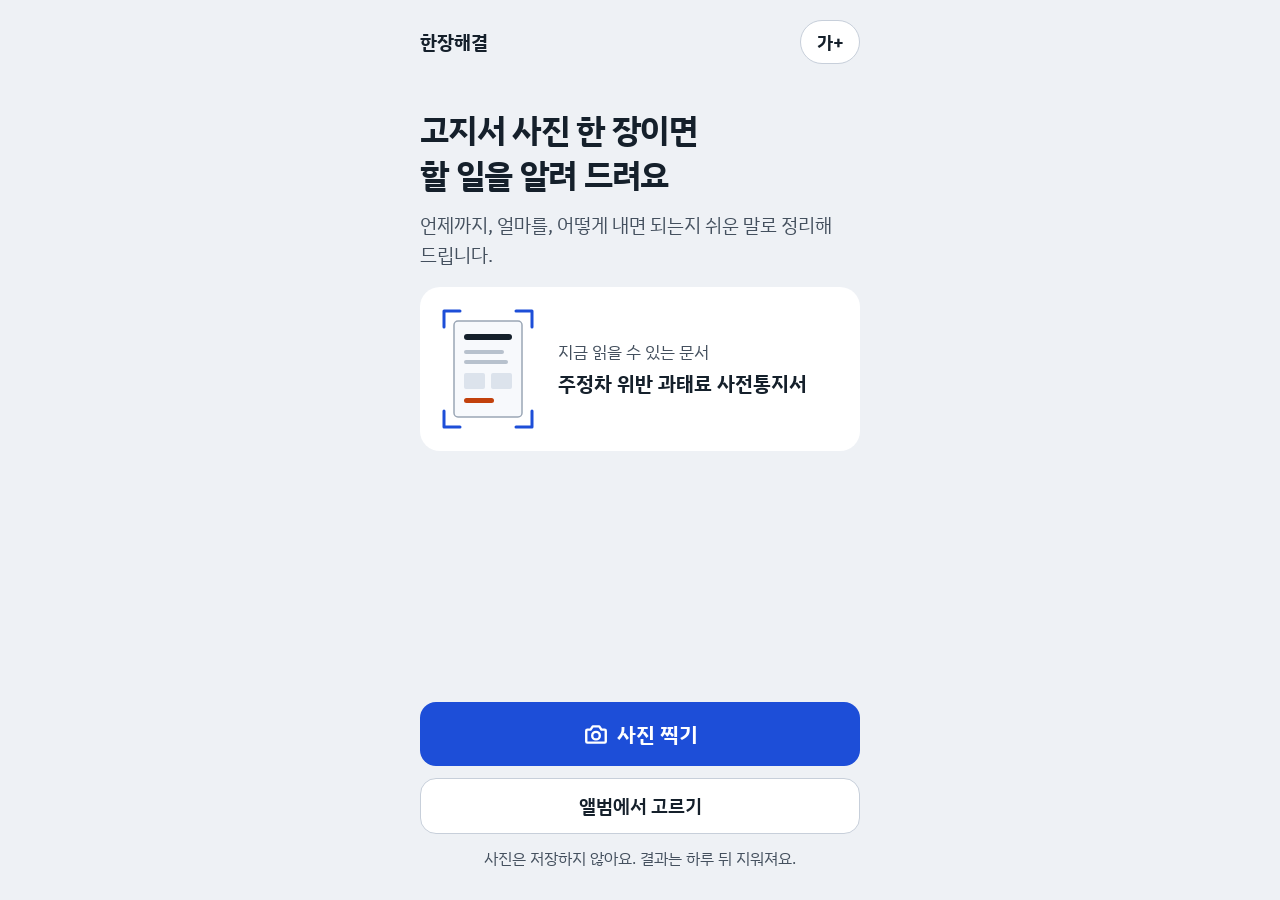
==== frontend/index.html @ cb4d39ae "[INIT] 한장해결AI 프로젝트 초기 설정" ====
<!doctype html>
<html lang="ko">
<head>
<meta charset="utf-8">
<meta name="viewport" content="width=device-width, initial-scale=1, viewport-fit=cover">
<meta name="theme-color" content="#EEF1F5">
<meta name="description" content="과태료 고지서 사진 한 장으로 마감일과 낼 돈, 할 일을 쉬운 말로 알려 드려요.">
<title>한장해결 · 과태료 고지서 도우미</title>
<link rel="preconnect" href="https://fonts.googleapis.com">
<link rel="preconnect" href="https://fonts.gstatic.com" crossorigin>
<!-- 글꼴은 늦게 와도 화면을 막지 않게 (느린 모바일 데이터 대비). 못 받으면 기본 고딕으로 보인다 -->
<link rel="stylesheet" href="https://fonts.googleapis.com/css2?family=IBM+Plex+Sans+KR:wght@400;500;600;700&display=swap" media="print" onload="this.media='all'">
<link rel="stylesheet" href="css/app.css">
</head>
<body>
<div id="app" class="app"><main class="screen"><p class="lead">한장해결을 여는 중이에요…</p></main></div>
<!-- 카메라(바로 촬영)와 앨범(고르기)은 같은 처리로 이어진다 -->
<input id="file-camera" type="file" accept="image/*" capture="environment" hidden>
<input id="file-album" type="file" accept="image/*" hidden>
<div id="toast" class="toast" role="status" aria-live="polite"></div>
<noscript><p style="padding:24px;font-size:20px">자바스크립트를 켜야 쓸 수 있어요.</p></noscript>
<script type="module" src="js/app.js"></script>
</body>
</html>
---- frontend/css/app.css ----
/* 한장해결 — 고령자용 큰 글씨 화면.
   색·크기는 프로토타입(디자인 캔버스)과 같다. 글자 크기는 rem 이라 html.big 하나로 전체가 커진다. */
:root {
  --ground: #EEF1F5;
  --card: #FFFFFF;
  --ink: #15202B;
  --ink-2: #44505E;
  --line: #E2E7EE;
  --line-2: #C7CFDA;
  --action: #1D4ED8;
  --action-dark: #1E3A8A;
  --action-soft: #DDE7F7;
  --deadline: #C2410C;
  --deadline-line: #E6C9B8;
  --passed: #5B6573;
  --attn-bg: #FFF4D6;
  --attn-line: #E2A82B;
  --attn-ink: #4A3200;
  --attn-dot: #8A5A00;
  --ok: #15803D;
  --ok-bg: #E6F4EA;
  --ok-ink: #14532D;
  --info-bg: #E3E9F2;
  --dark: #1B2533;
}
html { font-size: 100%; -webkit-text-size-adjust: 100%; }
html.big { font-size: 112.5%; }
*, *::before, *::after { box-sizing: border-box; }
body {
  margin: 0; background: var(--ground); color: var(--ink);
  font-family: 'IBM Plex Sans KR', 'Apple SD Gothic Neo', 'Malgun Gothic', system-ui, sans-serif;
  font-size: 1.1875rem; line-height: 1.6; word-break: keep-all; overflow-wrap: anywhere;
}
a { color: var(--action); }
a:hover { color: var(--action-dark); }
h1, h2, p, figure, ol, ul { margin: 0; }
button, input { font: inherit; }
:focus-visible { outline: 3px solid var(--action); outline-offset: 2px; border-radius: 6px; }
h1:focus { outline: none; }

.screen {
  max-width: 30rem; margin: 0 auto; min-height: 100vh; min-height: 100dvh;
  padding: 1rem 1.25rem calc(1.75rem + env(safe-area-inset-bottom, 0px));
  display: flex; flex-direction: column; gap: 1rem;
}
.topbar { display: flex; align-items: center; justify-content: space-between; min-height: 3.25rem; }
.brand { font-size: 1.1875rem; font-weight: 700; color: var(--ink); text-decoration: none; min-height: 2.75rem; display: flex; align-items: center; }
.back { display: flex; align-items: center; gap: 0.25rem; min-height: 2.75rem; padding-right: 0.75rem; color: var(--ink); font-size: 1.125rem; font-weight: 600; text-decoration: none; }
.pill { min-height: 2.75rem; min-width: 3.75rem; padding: 0 0.875rem; border: 1.5px solid var(--line-2); border-radius: 999px; background: var(--card); color: var(--ink); font-size: 1.125rem; font-weight: 700; cursor: pointer; }

h1 { font-size: 1.875rem; line-height: 1.36; font-weight: 700; letter-spacing: -0.02em; }
.hero h1 { font-size: 2.0625rem; }
h2 { font-size: 1.4375rem; line-height: 1.4; font-weight: 700; }
.lead { font-size: 1.1875rem; color: var(--ink-2); }
.muted { color: var(--ink-2); }
.small { font-size: 1rem; }
.fine { font-size: 1rem; color: var(--ink-2); text-align: center; }
.stack { display: flex; flex-direction: column; gap: 0.75rem; }
.identity { display: flex; flex-direction: column; gap: 0.25rem; }
.identity p { font-size: 1.0625rem; color: var(--ink-2); }
.identity h1 { font-size: 1.6875rem; }

.card { background: var(--card); border-radius: 1.25rem; padding: 1.25rem; }
.actions { margin-top: auto; display: flex; flex-direction: column; gap: 0.75rem; padding-top: 0.5rem; }
.btn {
  display: flex; align-items: center; justify-content: center; gap: 0.5rem; width: 100%;
  min-height: 3.5rem; padding: 0.5rem 1rem; border: 1.5px solid var(--line-2); border-radius: 1rem;
  background: var(--card); color: var(--ink); font-size: 1.1875rem; font-weight: 600; text-decoration: none; cursor: pointer;
}
.btn.primary { min-height: 4rem; border: none; background: var(--action); color: #fff; font-size: 1.3125rem; font-weight: 700; }
.btn.primary:hover { background: var(--action-dark); color: #fff; }
.btn.outline-action { border-color: var(--action); color: var(--action); font-weight: 700; }
.btn:disabled { opacity: 0.6; cursor: wait; }
.btn.text { border: none; background: none; text-decoration: underline; min-height: 2.75rem; }
.row-2 { display: grid; grid-template-columns: repeat(2, minmax(0, 1fr)); gap: 0.75rem; }
.link-btn { align-self: flex-start; display: inline-flex; align-items: center; min-height: 2.75rem; font-size: 1.0625rem; font-weight: 700; background: none; border: none; padding: 0; color: var(--action); cursor: pointer; text-decoration: underline; text-underline-offset: 3px; }

/* 홈 */
.doc-hint { display: flex; align-items: center; gap: 1.375rem; }
.doc-hint figcaption { font-size: 1.0625rem; color: var(--ink-2); line-height: 1.55; }
.doc-hint strong { display: block; margin-top: 0.25rem; font-size: 1.25rem; line-height: 1.4; color: var(--ink); }

/* 촬영 안내 */
.viewfinder { background: var(--dark); border-radius: 1.25rem; padding: 1.125rem 0 1rem; display: flex; flex-direction: column; align-items: center; gap: 0.625rem; color: #fff; font-size: 1.0625rem; }
.viewfinder svg { max-width: 100%; height: auto; }
.tips { list-style: none; padding: 0; display: flex; flex-direction: column; gap: 1rem; }
.tips li { display: flex; align-items: center; gap: 1rem; }
.tip-icon { flex: none; width: 3rem; height: 3rem; border-radius: 50%; background: var(--action-soft); color: var(--action); display: flex; align-items: center; justify-content: center; }
.tips strong { display: block; font-size: 1.1875rem; }
.tips span span { font-size: 1rem; color: var(--ink-2); }

/* 사진 확인 */
.preview { background: var(--dark); border-radius: 1.125rem; min-height: 14rem; max-height: 52vh; display: flex; align-items: center; justify-content: center; overflow: hidden; }
.preview img { max-width: 100%; max-height: 52vh; display: block; object-fit: contain; }
.checks { list-style: none; padding: 0; display: flex; flex-direction: column; gap: 0.625rem; }
.checks li { display: flex; align-items: center; gap: 0.625rem; font-size: 1.125rem; font-weight: 600; }
.checks .ok { color: var(--ok); }
.checks .warn { color: var(--attn-dot); }

/* 판독 중 */
.progress { list-style: none; padding: 0; display: flex; flex-direction: column; gap: 0.875rem; }
.progress li { display: flex; gap: 1rem; align-items: flex-start; background: var(--card); border-radius: 1rem; padding: 1.125rem; }
.dot { flex: none; width: 2.5rem; height: 2.5rem; border-radius: 50%; display: flex; align-items: center; justify-content: center; font-size: 1.1875rem; font-weight: 700; }
.dot.done { background: var(--ok); color: #fff; }
.dot.now { background: var(--action); color: #fff; animation: pulse 1.4s ease-in-out infinite; }
.dot.wait { background: #E2E7EE; color: var(--ink-2); }
.progress strong { display: block; font-size: 1.1875rem; }
.progress span span { font-size: 1rem; color: var(--ink-2); }
@keyframes pulse { 50% { box-shadow: 0 0 0 0.5rem rgba(29, 78, 216, 0.15); } }

/* 결과: 일력 모양 마감일 카드 */
.deadline { background: var(--card); border-radius: 1.25rem; overflow: hidden; border: 1.5px solid var(--deadline-line); }
.deadline .band { background: var(--deadline); color: #fff; min-height: 2.875rem; display: flex; align-items: center; justify-content: space-between; padding: 0 1.125rem; font-size: 1.125rem; font-weight: 700; }
.deadline .holes { display: flex; gap: 1.875rem; }
.deadline .holes i { width: 0.6875rem; height: 0.6875rem; border-radius: 50%; background: var(--ground); }
.deadline .body { padding: 1rem 1.25rem 1.25rem; display: flex; flex-direction: column; align-items: center; gap: 0.25rem; text-align: center; }
.deadline .date { font-size: 3.875rem; line-height: 1.1; font-weight: 700; letter-spacing: -0.03em; }
.deadline .left { font-size: 1.5rem; font-weight: 600; color: var(--deadline); }
.deadline.passed { border-color: #CBD2DB; }
.deadline.passed .band { background: var(--passed); }
.deadline.passed .date { color: var(--passed); }
.deadline.passed .left { color: var(--ink); }
.deadline.unknown .band { background: var(--attn-dot); }

.money .label { font-size: 1.0625rem; color: var(--ink-2); }
.money .amount { font-size: 2.875rem; line-height: 1.15; font-weight: 700; letter-spacing: -0.02em; }
.money .accounts { margin-top: 0.75rem; border-top: 1px solid var(--line); padding-top: 0.875rem; display: flex; flex-direction: column; gap: 0.625rem; }
.money .acc { font-size: 1.25rem; font-weight: 700; }

.attention { background: var(--attn-bg); border: 1.5px solid var(--attn-line); border-radius: 1.125rem; padding: 1rem; display: flex; flex-direction: column; gap: 0.625rem; color: var(--attn-ink); }
.attention .head { display: flex; align-items: center; gap: 0.625rem; font-size: 1.1875rem; font-weight: 700; }
.attention .mark { flex: none; width: 2rem; height: 2rem; border-radius: 50%; background: var(--attn-dot); color: #fff; display: flex; align-items: center; justify-content: center; font-weight: 700; }
.attention .suggest { background: var(--card); border-radius: 0.75rem; padding: 0.75rem 0.875rem; font-size: 1.25rem; font-weight: 700; color: var(--ink); }
.ok-note { background: var(--ok-bg); color: var(--ok-ink); border-radius: 1.125rem; padding: 1rem; display: flex; gap: 0.75rem; align-items: flex-start; font-weight: 600; }
.info { background: var(--info-bg); border-radius: 1rem; padding: 1rem 1.125rem; display: flex; gap: 0.75rem; align-items: flex-start; font-size: 1.0625rem; }

.steps { list-style: none; padding: 0; display: flex; flex-direction: column; gap: 0.75rem; }
.steps > li { background: var(--card); border-radius: 1.125rem; padding: 1.125rem; display: flex; gap: 0.875rem; }
.num { flex: none; width: 2.25rem; height: 2.25rem; border-radius: 50%; background: var(--ink); color: #fff; display: flex; align-items: center; justify-content: center; font-size: 1.125rem; font-weight: 700; }
.steps strong { display: block; font-size: 1.1875rem; line-height: 1.45; }
.steps p { font-size: 1.0625rem; color: var(--ink-2); margin-top: 0.375rem; }
.dashed { display: flex; flex-direction: column; gap: 0.25rem; background: var(--card); border: 1.5px dashed #9AA6B5; border-radius: 1.125rem; padding: 1rem 1.125rem; color: var(--ink); text-decoration: none; }
.dashed span { font-size: 1rem; color: var(--ink-2); }
.foot { display: flex; flex-direction: column; gap: 0.375rem; padding-top: 0.25rem; }

/* 할 일 상세 */
.tabs { display: grid; grid-template-columns: repeat(3, minmax(0, 1fr)); gap: 0.5rem; background: #DCE2EA; padding: 0.375rem; border-radius: 1rem; }
.tabs button { min-height: 3.25rem; border: none; border-radius: 0.75rem; background: transparent; color: var(--ink); font-size: 1.125rem; font-weight: 700; cursor: pointer; }
.tabs button[aria-selected="true"] { background: var(--action); color: #fff; }
.plain-list { margin: 0; padding-left: 1.375rem; display: flex; flex-direction: column; gap: 0.5rem; }

/* 읽은 내용 */
.fields { list-style: none; padding: 0; background: var(--card); border-radius: 1.125rem; overflow: hidden; }
.fields li { padding: 0.875rem 1.125rem; display: flex; flex-direction: column; gap: 0.125rem; }
.fields li + li { border-top: 1px solid var(--line); }
.fields .meta { display: flex; justify-content: space-between; gap: 0.75rem; font-size: 1rem; color: var(--ink-2); }
.fields .val { font-size: 1.1875rem; font-weight: 700; line-height: 1.45; }
.fields .why { margin-top: 0.375rem; background: var(--attn-bg); color: var(--attn-ink); border-radius: 0.625rem; padding: 0.5rem 0.75rem; font-size: 1rem; }
.fields .none { color: var(--ink-2); font-weight: 600; }
.photo { width: 100%; height: auto; display: block; border-radius: 0.75rem; }

/* 법령 */
.law { display: flex; flex-direction: column; gap: 0.5rem; }
.law .where { font-size: 1rem; color: var(--ink-2); }
.law strong { font-size: 1.1875rem; line-height: 1.5; }
.law .excerpt { background: #F3F5F8; border-radius: 0.75rem; padding: 0.875rem; font-size: 1rem; line-height: 1.65; }

/* 오류 */
.illust { background: var(--dark); border-radius: 1.25rem; min-height: 12rem; display: flex; align-items: center; justify-content: center; overflow: hidden; }

.toast {
  position: fixed; left: 50%; bottom: calc(1.5rem + env(safe-area-inset-bottom, 0px)); transform: translate(-50%, 1rem);
  max-width: calc(100% - 2.5rem); background: var(--ink); color: #fff; padding: 0.875rem 1.25rem; border-radius: 0.875rem;
  font-size: 1.0625rem; font-weight: 600; opacity: 0; pointer-events: none; transition: opacity .2s, transform .2s; z-index: 10;
}
.toast.show { opacity: 1; transform: translate(-50%, 0); }
.sr-only { position: absolute; width: 1px; height: 1px; overflow: hidden; clip: rect(0 0 0 0); white-space: nowrap; }

@media (prefers-reduced-motion: reduce) {
  .dot.now { animation: none; }
  .toast { transition: none; }
}
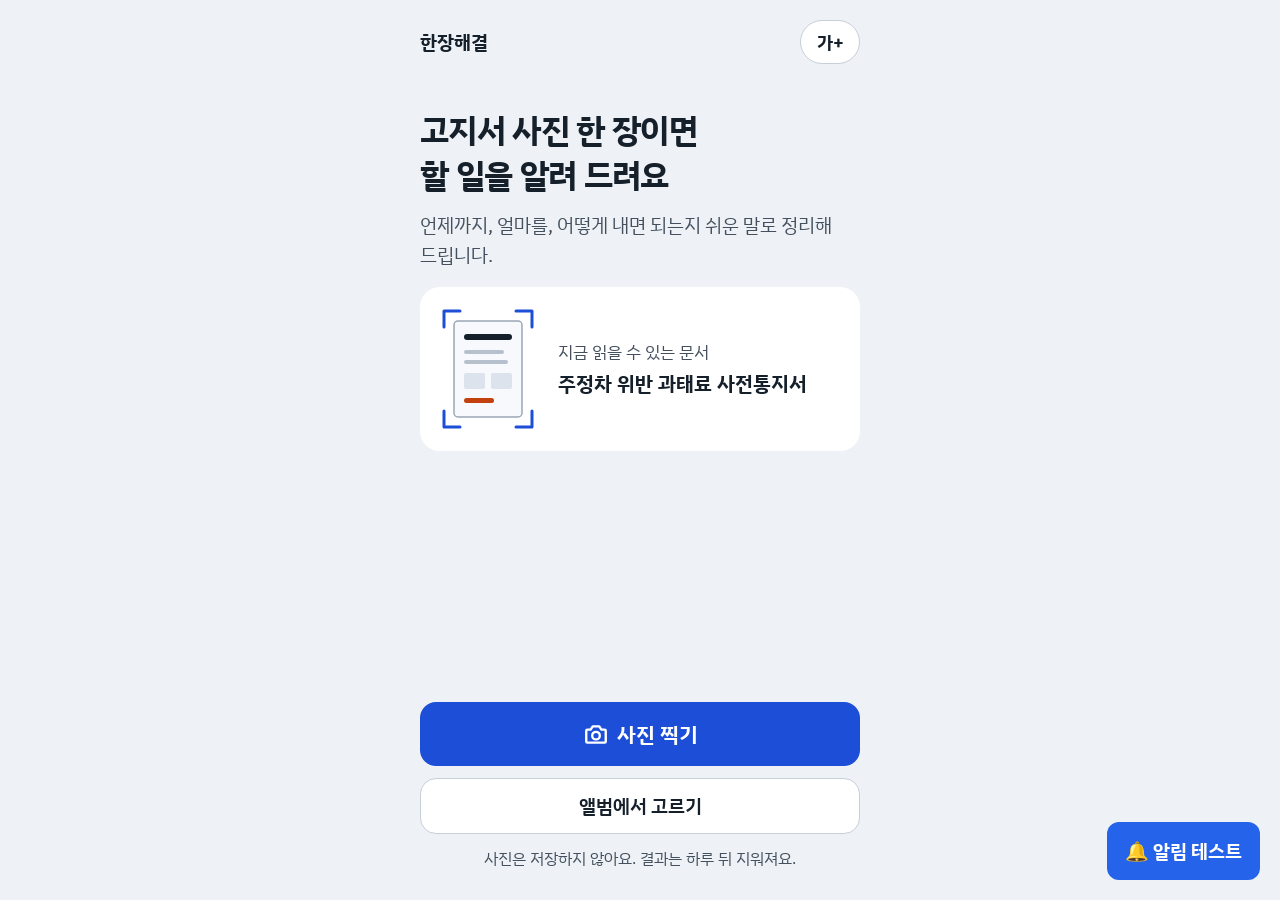
==== commit bf9b192e: "feat: add notification test button for PWA" ====
--- a/frontend/index.html
+++ b/frontend/index.html
@@ -1,6 +1,7 @@
 <!doctype html>
 <html lang="ko">
 <head>
+
 <meta charset="utf-8">
 <meta name="viewport" content="width=device-width, initial-scale=1, viewport-fit=cover">
 <meta name="theme-color" content="#EEF1F5">
@@ -11,6 +12,8 @@
 <!-- 글꼴은 늦게 와도 화면을 막지 않게 (느린 모바일 데이터 대비). 못 받으면 기본 고딕으로 보인다 -->
 <link rel="stylesheet" href="https://fonts.googleapis.com/css2?family=IBM+Plex+Sans+KR:wght@400;500;600;700&display=swap" media="print" onload="this.media='all'">
 <link rel="stylesheet" href="css/app.css">
+<link rel="manifest" href="/manifest.webmanifest">
+<meta name="theme-color" content="#2563eb">
 </head>
 <body>
 <div id="app" class="app"><main class="screen"><p class="lead">한장해결을 여는 중이에요…</p></main></div>
@@ -20,5 +23,38 @@
 <div id="toast" class="toast" role="status" aria-live="polite"></div>
 <noscript><p style="padding:24px;font-size:20px">자바스크립트를 켜야 쓸 수 있어요.</p></noscript>
 <script type="module" src="js/app.js"></script>
+
+<script>
+  // 한장해결AI 2.0 - Service Worker 등록
+  if ("serviceWorker" in navigator) {
+    window.addEventListener("load", async () => {
+      try {
+        const registration = await navigator.serviceWorker.register("/sw.js");
+        console.log("한장해결AI PWA 등록 성공:", registration.scope);
+      } catch (error) {
+        console.error("한장해결AI PWA 등록 실패:", error);
+      }
+    });
+  }
+</script>
+
+
+<!-- PWA 알림 테스트용 임시 버튼 -->
+<a href="/notify-test.html"
+   style="
+     position: fixed;
+     bottom: 20px;
+     right: 20px;
+     z-index: 9999;
+     padding: 14px 18px;
+     background: #2563eb;
+     color: white;
+     border-radius: 12px;
+     text-decoration: none;
+     font-weight: bold;
+   ">
+  🔔 알림 테스트
+</a>
+
 </body>
 </html>
